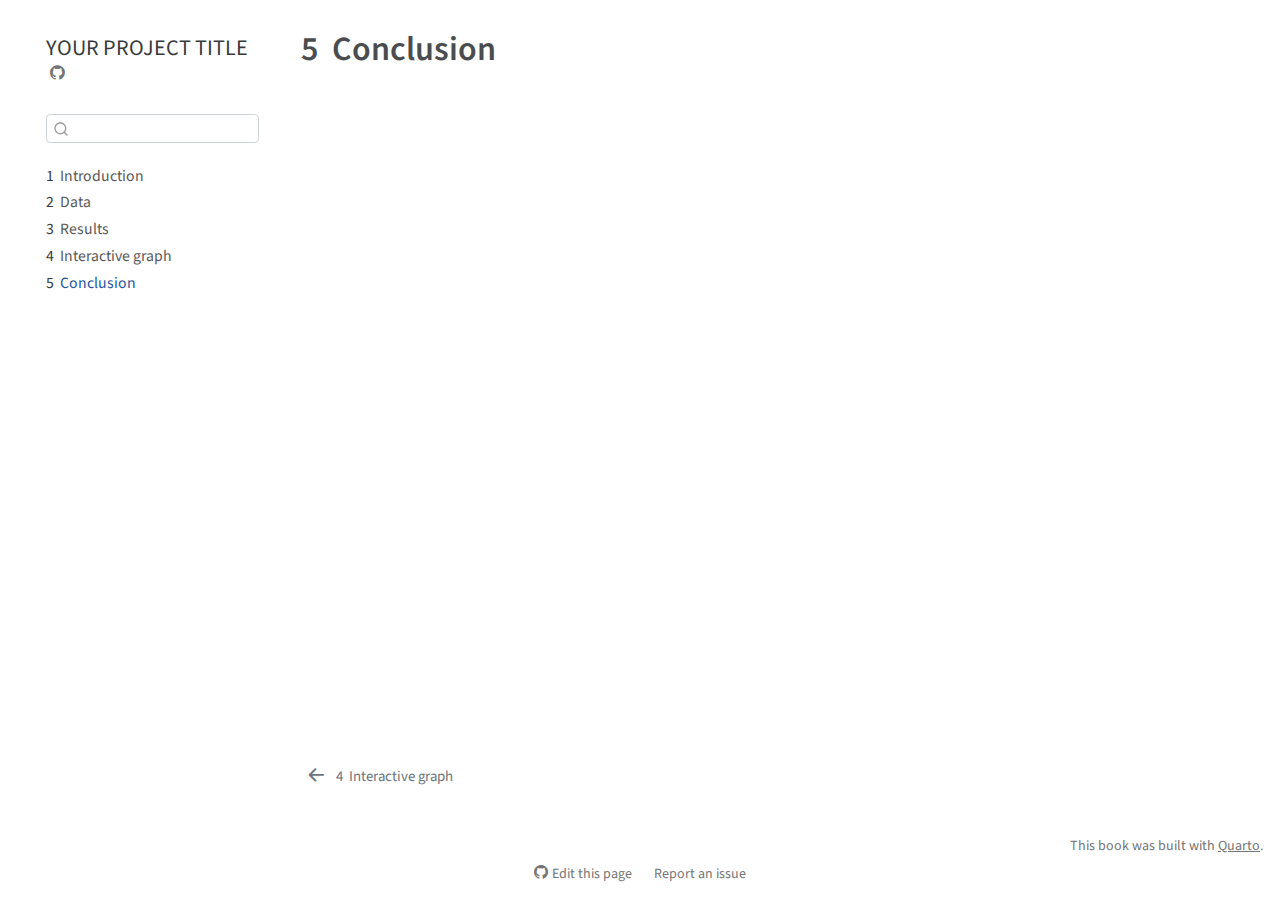
==== docs/conclusion.html @ 2d419391 "Initial commit" ====
<!DOCTYPE html>
<html xmlns="http://www.w3.org/1999/xhtml" lang="en" xml:lang="en"><head>

<meta charset="utf-8">
<meta name="generator" content="quarto-1.3.433">

<meta name="viewport" content="width=device-width, initial-scale=1.0, user-scalable=yes">


<title>YOUR PROJECT TITLE - 5&nbsp; Conclusion</title>
<style>
code{white-space: pre-wrap;}
span.smallcaps{font-variant: small-caps;}
div.columns{display: flex; gap: min(4vw, 1.5em);}
div.column{flex: auto; overflow-x: auto;}
div.hanging-indent{margin-left: 1.5em; text-indent: -1.5em;}
ul.task-list{list-style: none;}
ul.task-list li input[type="checkbox"] {
  width: 0.8em;
  margin: 0 0.8em 0.2em -1em; /* quarto-specific, see https://github.com/quarto-dev/quarto-cli/issues/4556 */ 
  vertical-align: middle;
}
</style>


<script src="site_libs/quarto-nav/quarto-nav.js"></script>
<script src="site_libs/quarto-nav/headroom.min.js"></script>
<script src="site_libs/clipboard/clipboard.min.js"></script>
<script src="site_libs/quarto-search/autocomplete.umd.js"></script>
<script src="site_libs/quarto-search/fuse.min.js"></script>
<script src="site_libs/quarto-search/quarto-search.js"></script>
<meta name="quarto:offset" content="./">
<link href="./d3graph.html" rel="prev">
<script src="site_libs/quarto-html/quarto.js"></script>
<script src="site_libs/quarto-html/popper.min.js"></script>
<script src="site_libs/quarto-html/tippy.umd.min.js"></script>
<script src="site_libs/quarto-html/anchor.min.js"></script>
<link href="site_libs/quarto-html/tippy.css" rel="stylesheet">
<link href="site_libs/quarto-html/quarto-syntax-highlighting.css" rel="stylesheet" id="quarto-text-highlighting-styles">
<script src="site_libs/bootstrap/bootstrap.min.js"></script>
<link href="site_libs/bootstrap/bootstrap-icons.css" rel="stylesheet">
<link href="site_libs/bootstrap/bootstrap.min.css" rel="stylesheet" id="quarto-bootstrap" data-mode="light">
<script id="quarto-search-options" type="application/json">{
  "location": "sidebar",
  "copy-button": false,
  "collapse-after": 3,
  "panel-placement": "start",
  "type": "textbox",
  "limit": 20,
  "language": {
    "search-no-results-text": "No results",
    "search-matching-documents-text": "matching documents",
    "search-copy-link-title": "Copy link to search",
    "search-hide-matches-text": "Hide additional matches",
    "search-more-match-text": "more match in this document",
    "search-more-matches-text": "more matches in this document",
    "search-clear-button-title": "Clear",
    "search-detached-cancel-button-title": "Cancel",
    "search-submit-button-title": "Submit",
    "search-label": "Search"
  }
}</script>


</head>

<body class="nav-sidebar floating">

<div id="quarto-search-results"></div>
  <header id="quarto-header" class="headroom fixed-top">
  <nav class="quarto-secondary-nav">
    <div class="container-fluid d-flex">
      <button type="button" class="quarto-btn-toggle btn" data-bs-toggle="collapse" data-bs-target="#quarto-sidebar,#quarto-sidebar-glass" aria-controls="quarto-sidebar" aria-expanded="false" aria-label="Toggle sidebar navigation" onclick="if (window.quartoToggleHeadroom) { window.quartoToggleHeadroom(); }">
        <i class="bi bi-layout-text-sidebar-reverse"></i>
      </button>
      <nav class="quarto-page-breadcrumbs" aria-label="breadcrumb"><ol class="breadcrumb"><li class="breadcrumb-item"><a href="./conclusion.html"><span class="chapter-number">5</span>&nbsp; <span class="chapter-title">Conclusion</span></a></li></ol></nav>
      <a class="flex-grow-1" role="button" data-bs-toggle="collapse" data-bs-target="#quarto-sidebar,#quarto-sidebar-glass" aria-controls="quarto-sidebar" aria-expanded="false" aria-label="Toggle sidebar navigation" onclick="if (window.quartoToggleHeadroom) { window.quartoToggleHeadroom(); }">      
      </a>
      <button type="button" class="btn quarto-search-button" aria-label="" onclick="window.quartoOpenSearch();">
        <i class="bi bi-search"></i>
      </button>
    </div>
  </nav>
</header>
<!-- content -->
<div id="quarto-content" class="quarto-container page-columns page-rows-contents page-layout-article">
<!-- sidebar -->
  <nav id="quarto-sidebar" class="sidebar collapse collapse-horizontal sidebar-navigation floating overflow-auto">
    <div class="pt-lg-2 mt-2 text-left sidebar-header">
    <div class="sidebar-title mb-0 py-0">
      <a href="./">YOUR PROJECT TITLE</a> 
        <div class="sidebar-tools-main">
    <a href="https://github.com/YOUR_GITHUB_ACCOUNT/REPO_NAME" rel="" title="Source Code" class="quarto-navigation-tool px-1" aria-label="Source Code"><i class="bi bi-github"></i></a>
</div>
    </div>
      </div>
        <div class="mt-2 flex-shrink-0 align-items-center">
        <div class="sidebar-search">
        <div id="quarto-search" class="" title="Search"></div>
        </div>
        </div>
    <div class="sidebar-menu-container"> 
    <ul class="list-unstyled mt-1">
        <li class="sidebar-item">
  <div class="sidebar-item-container"> 
  <a href="./index.html" class="sidebar-item-text sidebar-link">
 <span class="menu-text"><span class="chapter-number">1</span>&nbsp; <span class="chapter-title">Introduction</span></span></a>
  </div>
</li>
        <li class="sidebar-item">
  <div class="sidebar-item-container"> 
  <a href="./data.html" class="sidebar-item-text sidebar-link">
 <span class="menu-text"><span class="chapter-number">2</span>&nbsp; <span class="chapter-title">Data</span></span></a>
  </div>
</li>
        <li class="sidebar-item">
  <div class="sidebar-item-container"> 
  <a href="./results.html" class="sidebar-item-text sidebar-link">
 <span class="menu-text"><span class="chapter-number">3</span>&nbsp; <span class="chapter-title">Results</span></span></a>
  </div>
</li>
        <li class="sidebar-item">
  <div class="sidebar-item-container"> 
  <a href="./d3graph.html" class="sidebar-item-text sidebar-link">
 <span class="menu-text"><span class="chapter-number">4</span>&nbsp; <span class="chapter-title">Interactive graph</span></span></a>
  </div>
</li>
        <li class="sidebar-item">
  <div class="sidebar-item-container"> 
  <a href="./conclusion.html" class="sidebar-item-text sidebar-link active">
 <span class="menu-text"><span class="chapter-number">5</span>&nbsp; <span class="chapter-title">Conclusion</span></span></a>
  </div>
</li>
    </ul>
    </div>
</nav>
<div id="quarto-sidebar-glass" data-bs-toggle="collapse" data-bs-target="#quarto-sidebar,#quarto-sidebar-glass"></div>
<!-- margin-sidebar -->
    <div id="quarto-margin-sidebar" class="sidebar margin-sidebar">
        
    </div>
<!-- main -->
<main class="content" id="quarto-document-content">

<header id="title-block-header" class="quarto-title-block default">
<div class="quarto-title">
<h1 class="title"><span class="chapter-number">5</span>&nbsp; <span class="chapter-title">Conclusion</span></h1>
</div>



<div class="quarto-title-meta">

    
  
    
  </div>
  

</header>




</main> <!-- /main -->
<script id="quarto-html-after-body" type="application/javascript">
window.document.addEventListener("DOMContentLoaded", function (event) {
  const toggleBodyColorMode = (bsSheetEl) => {
    const mode = bsSheetEl.getAttribute("data-mode");
    const bodyEl = window.document.querySelector("body");
    if (mode === "dark") {
      bodyEl.classList.add("quarto-dark");
      bodyEl.classList.remove("quarto-light");
    } else {
      bodyEl.classList.add("quarto-light");
      bodyEl.classList.remove("quarto-dark");
    }
  }
  const toggleBodyColorPrimary = () => {
    const bsSheetEl = window.document.querySelector("link#quarto-bootstrap");
    if (bsSheetEl) {
      toggleBodyColorMode(bsSheetEl);
    }
  }
  toggleBodyColorPrimary();  
  const icon = "";
  const anchorJS = new window.AnchorJS();
  anchorJS.options = {
    placement: 'right',
    icon: icon
  };
  anchorJS.add('.anchored');
  const isCodeAnnotation = (el) => {
    for (const clz of el.classList) {
      if (clz.startsWith('code-annotation-')) {                     
        return true;
      }
    }
    return false;
  }
  const clipboard = new window.ClipboardJS('.code-copy-button', {
    text: function(trigger) {
      const codeEl = trigger.previousElementSibling.cloneNode(true);
      for (const childEl of codeEl.children) {
        if (isCodeAnnotation(childEl)) {
          childEl.remove();
        }
      }
      return codeEl.innerText;
    }
  });
  clipboard.on('success', function(e) {
    // button target
    const button = e.trigger;
    // don't keep focus
    button.blur();
    // flash "checked"
    button.classList.add('code-copy-button-checked');
    var currentTitle = button.getAttribute("title");
    button.setAttribute("title", "Copied!");
    let tooltip;
    if (window.bootstrap) {
      button.setAttribute("data-bs-toggle", "tooltip");
      button.setAttribute("data-bs-placement", "left");
      button.setAttribute("data-bs-title", "Copied!");
      tooltip = new bootstrap.Tooltip(button, 
        { trigger: "manual", 
          customClass: "code-copy-button-tooltip",
          offset: [0, -8]});
      tooltip.show();    
    }
    setTimeout(function() {
      if (tooltip) {
        tooltip.hide();
        button.removeAttribute("data-bs-title");
        button.removeAttribute("data-bs-toggle");
        button.removeAttribute("data-bs-placement");
      }
      button.setAttribute("title", currentTitle);
      button.classList.remove('code-copy-button-checked');
    }, 1000);
    // clear code selection
    e.clearSelection();
  });
  function tippyHover(el, contentFn) {
    const config = {
      allowHTML: true,
      content: contentFn,
      maxWidth: 500,
      delay: 100,
      arrow: false,
      appendTo: function(el) {
          return el.parentElement;
      },
      interactive: true,
      interactiveBorder: 10,
      theme: 'quarto',
      placement: 'bottom-start'
    };
    window.tippy(el, config); 
  }
  const noterefs = window.document.querySelectorAll('a[role="doc-noteref"]');
  for (var i=0; i<noterefs.length; i++) {
    const ref = noterefs[i];
    tippyHover(ref, function() {
      // use id or data attribute instead here
      let href = ref.getAttribute('data-footnote-href') || ref.getAttribute('href');
      try { href = new URL(href).hash; } catch {}
      const id = href.replace(/^#\/?/, "");
      const note = window.document.getElementById(id);
      return note.innerHTML;
    });
  }
      let selectedAnnoteEl;
      const selectorForAnnotation = ( cell, annotation) => {
        let cellAttr = 'data-code-cell="' + cell + '"';
        let lineAttr = 'data-code-annotation="' +  annotation + '"';
        const selector = 'span[' + cellAttr + '][' + lineAttr + ']';
        return selector;
      }
      const selectCodeLines = (annoteEl) => {
        const doc = window.document;
        const targetCell = annoteEl.getAttribute("data-target-cell");
        const targetAnnotation = annoteEl.getAttribute("data-target-annotation");
        const annoteSpan = window.document.querySelector(selectorForAnnotation(targetCell, targetAnnotation));
        const lines = annoteSpan.getAttribute("data-code-lines").split(",");
        const lineIds = lines.map((line) => {
          return targetCell + "-" + line;
        })
        let top = null;
        let height = null;
        let parent = null;
        if (lineIds.length > 0) {
            //compute the position of the single el (top and bottom and make a div)
            const el = window.document.getElementById(lineIds[0]);
            top = el.offsetTop;
            height = el.offsetHeight;
            parent = el.parentElement.parentElement;
          if (lineIds.length > 1) {
            const lastEl = window.document.getElementById(lineIds[lineIds.length - 1]);
            const bottom = lastEl.offsetTop + lastEl.offsetHeight;
            height = bottom - top;
          }
          if (top !== null && height !== null && parent !== null) {
            // cook up a div (if necessary) and position it 
            let div = window.document.getElementById("code-annotation-line-highlight");
            if (div === null) {
              div = window.document.createElement("div");
              div.setAttribute("id", "code-annotation-line-highlight");
              div.style.position = 'absolute';
              parent.appendChild(div);
            }
            div.style.top = top - 2 + "px";
            div.style.height = height + 4 + "px";
            let gutterDiv = window.document.getElementById("code-annotation-line-highlight-gutter");
            if (gutterDiv === null) {
              gutterDiv = window.document.createElement("div");
              gutterDiv.setAttribute("id", "code-annotation-line-highlight-gutter");
              gutterDiv.style.position = 'absolute';
              const codeCell = window.document.getElementById(targetCell);
              const gutter = codeCell.querySelector('.code-annotation-gutter');
              gutter.appendChild(gutterDiv);
            }
            gutterDiv.style.top = top - 2 + "px";
            gutterDiv.style.height = height + 4 + "px";
          }
          selectedAnnoteEl = annoteEl;
        }
      };
      const unselectCodeLines = () => {
        const elementsIds = ["code-annotation-line-highlight", "code-annotation-line-highlight-gutter"];
        elementsIds.forEach((elId) => {
          const div = window.document.getElementById(elId);
          if (div) {
            div.remove();
          }
        });
        selectedAnnoteEl = undefined;
      };
      // Attach click handler to the DT
      const annoteDls = window.document.querySelectorAll('dt[data-target-cell]');
      for (const annoteDlNode of annoteDls) {
        annoteDlNode.addEventListener('click', (event) => {
          const clickedEl = event.target;
          if (clickedEl !== selectedAnnoteEl) {
            unselectCodeLines();
            const activeEl = window.document.querySelector('dt[data-target-cell].code-annotation-active');
            if (activeEl) {
              activeEl.classList.remove('code-annotation-active');
            }
            selectCodeLines(clickedEl);
            clickedEl.classList.add('code-annotation-active');
          } else {
            // Unselect the line
            unselectCodeLines();
            clickedEl.classList.remove('code-annotation-active');
          }
        });
      }
  const findCites = (el) => {
    const parentEl = el.parentElement;
    if (parentEl) {
      const cites = parentEl.dataset.cites;
      if (cites) {
        return {
          el,
          cites: cites.split(' ')
        };
      } else {
        return findCites(el.parentElement)
      }
    } else {
      return undefined;
    }
  };
  var bibliorefs = window.document.querySelectorAll('a[role="doc-biblioref"]');
  for (var i=0; i<bibliorefs.length; i++) {
    const ref = bibliorefs[i];
    const citeInfo = findCites(ref);
    if (citeInfo) {
      tippyHover(citeInfo.el, function() {
        var popup = window.document.createElement('div');
        citeInfo.cites.forEach(function(cite) {
          var citeDiv = window.document.createElement('div');
          citeDiv.classList.add('hanging-indent');
          citeDiv.classList.add('csl-entry');
          var biblioDiv = window.document.getElementById('ref-' + cite);
          if (biblioDiv) {
            citeDiv.innerHTML = biblioDiv.innerHTML;
          }
          popup.appendChild(citeDiv);
        });
        return popup.innerHTML;
      });
    }
  }
});
</script>
<nav class="page-navigation">
  <div class="nav-page nav-page-previous">
      <a href="./d3graph.html" class="pagination-link">
        <i class="bi bi-arrow-left-short"></i> <span class="nav-page-text"><span class="chapter-number">4</span>&nbsp; <span class="chapter-title">Interactive graph</span></span>
      </a>          
  </div>
  <div class="nav-page nav-page-next">
  </div>
</nav>
</div> <!-- /content -->
<footer class="footer">
  <div class="nav-footer">
    <div class="nav-footer-left">
      &nbsp;
    </div>   
    <div class="nav-footer-center">
      &nbsp;
    <div class="toc-actions"><div><i class="bi bi-github"></i></div><div class="action-links"><p><a href="https://github.com/YOUR_GITHUB_ACCOUNT/REPO_NAME/edit/main/conclusion.qmd" class="toc-action">Edit this page</a></p><p><a href="https://github.com/YOUR_GITHUB_ACCOUNT/REPO_NAME/issues/new" class="toc-action">Report an issue</a></p></div></div></div>
    <div class="nav-footer-right">This book was built with <a href="https://quarto.org/">Quarto</a>.</div>
  </div>
</footer>



</body></html>
---- docs/site_libs/quarto-html/tippy.css ----
.tippy-box[data-animation=fade][data-state=hidden]{opacity:0}[data-tippy-root]{max-width:calc(100vw - 10px)}.tippy-box{position:relative;background-color:#333;color:#fff;border-radius:4px;font-size:14px;line-height:1.4;white-space:normal;outline:0;transition-property:transform,visibility,opacity}.tippy-box[data-placement^=top]>.tippy-arrow{bottom:0}.tippy-box[data-placement^=top]>.tippy-arrow:before{bottom:-7px;left:0;border-width:8px 8px 0;border-top-color:initial;transform-origin:center top}.tippy-box[data-placement^=bottom]>.tippy-arrow{top:0}.tippy-box[data-placement^=bottom]>.tippy-arrow:before{top:-7px;left:0;border-width:0 8px 8px;border-bottom-color:initial;transform-origin:center bottom}.tippy-box[data-placement^=left]>.tippy-arrow{right:0}.tippy-box[data-placement^=left]>.tippy-arrow:before{border-width:8px 0 8px 8px;border-left-color:initial;right:-7px;transform-origin:center left}.tippy-box[data-placement^=right]>.tippy-arrow{left:0}.tippy-box[data-placement^=right]>.tippy-arrow:before{left:-7px;border-width:8px 8px 8px 0;border-right-color:initial;transform-origin:center right}.tippy-box[data-inertia][data-state=visible]{transition-timing-function:cubic-bezier(.54,1.5,.38,1.11)}.tippy-arrow{width:16px;height:16px;color:#333}.tippy-arrow:before{content:"";position:absolute;border-color:transparent;border-style:solid}.tippy-content{position:relative;padding:5px 9px;z-index:1}
---- docs/site_libs/quarto-html/quarto-syntax-highlighting.css ----
/* quarto syntax highlight colors */
:root {
  --quarto-hl-ot-color: #003B4F;
  --quarto-hl-at-color: #657422;
  --quarto-hl-ss-color: #20794D;
  --quarto-hl-an-color: #5E5E5E;
  --quarto-hl-fu-color: #4758AB;
  --quarto-hl-st-color: #20794D;
  --quarto-hl-cf-color: #003B4F;
  --quarto-hl-op-color: #5E5E5E;
  --quarto-hl-er-color: #AD0000;
  --quarto-hl-bn-color: #AD0000;
  --quarto-hl-al-color: #AD0000;
  --quarto-hl-va-color: #111111;
  --quarto-hl-bu-color: inherit;
  --quarto-hl-ex-color: inherit;
  --quarto-hl-pp-color: #AD0000;
  --quarto-hl-in-color: #5E5E5E;
  --quarto-hl-vs-color: #20794D;
  --quarto-hl-wa-color: #5E5E5E;
  --quarto-hl-do-color: #5E5E5E;
  --quarto-hl-im-color: #00769E;
  --quarto-hl-ch-color: #20794D;
  --quarto-hl-dt-color: #AD0000;
  --quarto-hl-fl-color: #AD0000;
  --quarto-hl-co-color: #5E5E5E;
  --quarto-hl-cv-color: #5E5E5E;
  --quarto-hl-cn-color: #8f5902;
  --quarto-hl-sc-color: #5E5E5E;
  --quarto-hl-dv-color: #AD0000;
  --quarto-hl-kw-color: #003B4F;
}

/* other quarto variables */
:root {
  --quarto-font-monospace: SFMono-Regular, Menlo, Monaco, Consolas, "Liberation Mono", "Courier New", monospace;
}

pre > code.sourceCode > span {
  color: #003B4F;
}

code span {
  color: #003B4F;
}

code.sourceCode > span {
  color: #003B4F;
}

div.sourceCode,
div.sourceCode pre.sourceCode {
  color: #003B4F;
}

code span.ot {
  color: #003B4F;
  font-style: inherit;
}

code span.at {
  color: #657422;
  font-style: inherit;
}

code span.ss {
  color: #20794D;
  font-style: inherit;
}

code span.an {
  color: #5E5E5E;
  font-style: inherit;
}

code span.fu {
  color: #4758AB;
  font-style: inherit;
}

code span.st {
  color: #20794D;
  font-style: inherit;
}

code span.cf {
  color: #003B4F;
  font-style: inherit;
}

code span.op {
  color: #5E5E5E;
  font-style: inherit;
}

code span.er {
  color: #AD0000;
  font-style: inherit;
}

code span.bn {
  color: #AD0000;
  font-style: inherit;
}

code span.al {
  color: #AD0000;
  font-style: inherit;
}

code span.va {
  color: #111111;
  font-style: inherit;
}

code span.bu {
  font-style: inherit;
}

code span.ex {
  font-style: inherit;
}

code span.pp {
  color: #AD0000;
  font-style: inherit;
}

code span.in {
  color: #5E5E5E;
  font-style: inherit;
}

code span.vs {
  color: #20794D;
  font-style: inherit;
}

code span.wa {
  color: #5E5E5E;
  font-style: italic;
}

code span.do {
  color: #5E5E5E;
  font-style: italic;
}

code span.im {
  color: #00769E;
  font-style: inherit;
}

code span.ch {
  color: #20794D;
  font-style: inherit;
}

code span.dt {
  color: #AD0000;
  font-style: inherit;
}

code span.fl {
  color: #AD0000;
  font-style: inherit;
}

code span.co {
  color: #5E5E5E;
  font-style: inherit;
}

code span.cv {
  color: #5E5E5E;
  font-style: italic;
}

code span.cn {
  color: #8f5902;
  font-style: inherit;
}

code span.sc {
  color: #5E5E5E;
  font-style: inherit;
}

code span.dv {
  color: #AD0000;
  font-style: inherit;
}

code span.kw {
  color: #003B4F;
  font-style: inherit;
}

.prevent-inlining {
  content: "</";
}

/*# sourceMappingURL=debc5d5d77c3f9108843748ff7464032.css.map */
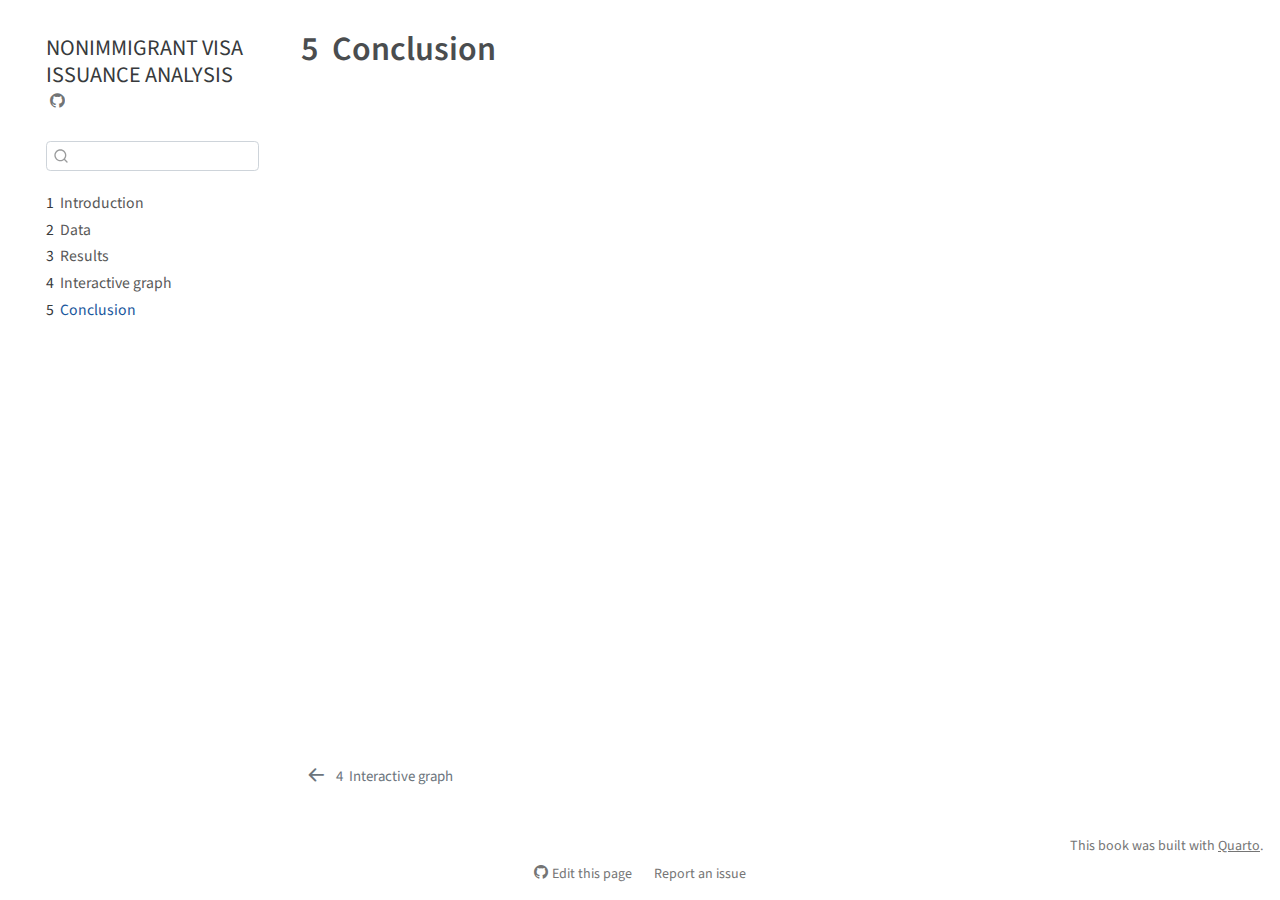
==== commit fbdb6e46: "initial commit" ====
--- a/docs/conclusion.html
+++ b/docs/conclusion.html
@@ -7,7 +7,7 @@
 <meta name="viewport" content="width=device-width, initial-scale=1.0, user-scalable=yes">
 
 
-<title>YOUR PROJECT TITLE - 5&nbsp; Conclusion</title>
+<title>NONIMMIGRANT VISA ISSUANCE ANALYSIS - 5&nbsp; Conclusion</title>
 <style>
 code{white-space: pre-wrap;}
 span.smallcaps{font-variant: small-caps;}
@@ -88,9 +88,9 @@
   <nav id="quarto-sidebar" class="sidebar collapse collapse-horizontal sidebar-navigation floating overflow-auto">
     <div class="pt-lg-2 mt-2 text-left sidebar-header">
     <div class="sidebar-title mb-0 py-0">
-      <a href="./">YOUR PROJECT TITLE</a> 
+      <a href="./">NONIMMIGRANT VISA ISSUANCE ANALYSIS</a> 
         <div class="sidebar-tools-main">
-    <a href="https://github.com/YOUR_GITHUB_ACCOUNT/REPO_NAME" rel="" title="Source Code" class="quarto-navigation-tool px-1" aria-label="Source Code"><i class="bi bi-github"></i></a>
+    <a href="https://github.com/jagriti-hirwani/EDAV-finalproject-Fall2023" rel="" title="Source Code" class="quarto-navigation-tool px-1" aria-label="Source Code"><i class="bi bi-github"></i></a>
 </div>
     </div>
       </div>
@@ -413,7 +413,7 @@
     </div>   
     <div class="nav-footer-center">
       &nbsp;
-    <div class="toc-actions"><div><i class="bi bi-github"></i></div><div class="action-links"><p><a href="https://github.com/YOUR_GITHUB_ACCOUNT/REPO_NAME/edit/main/conclusion.qmd" class="toc-action">Edit this page</a></p><p><a href="https://github.com/YOUR_GITHUB_ACCOUNT/REPO_NAME/issues/new" class="toc-action">Report an issue</a></p></div></div></div>
+    <div class="toc-actions"><div><i class="bi bi-github"></i></div><div class="action-links"><p><a href="https://github.com/jagriti-hirwani/EDAV-finalproject-Fall2023/edit/main/conclusion.qmd" class="toc-action">Edit this page</a></p><p><a href="https://github.com/jagriti-hirwani/EDAV-finalproject-Fall2023/issues/new" class="toc-action">Report an issue</a></p></div></div></div>
     <div class="nav-footer-right">This book was built with <a href="https://quarto.org/">Quarto</a>.</div>
   </div>
 </footer>
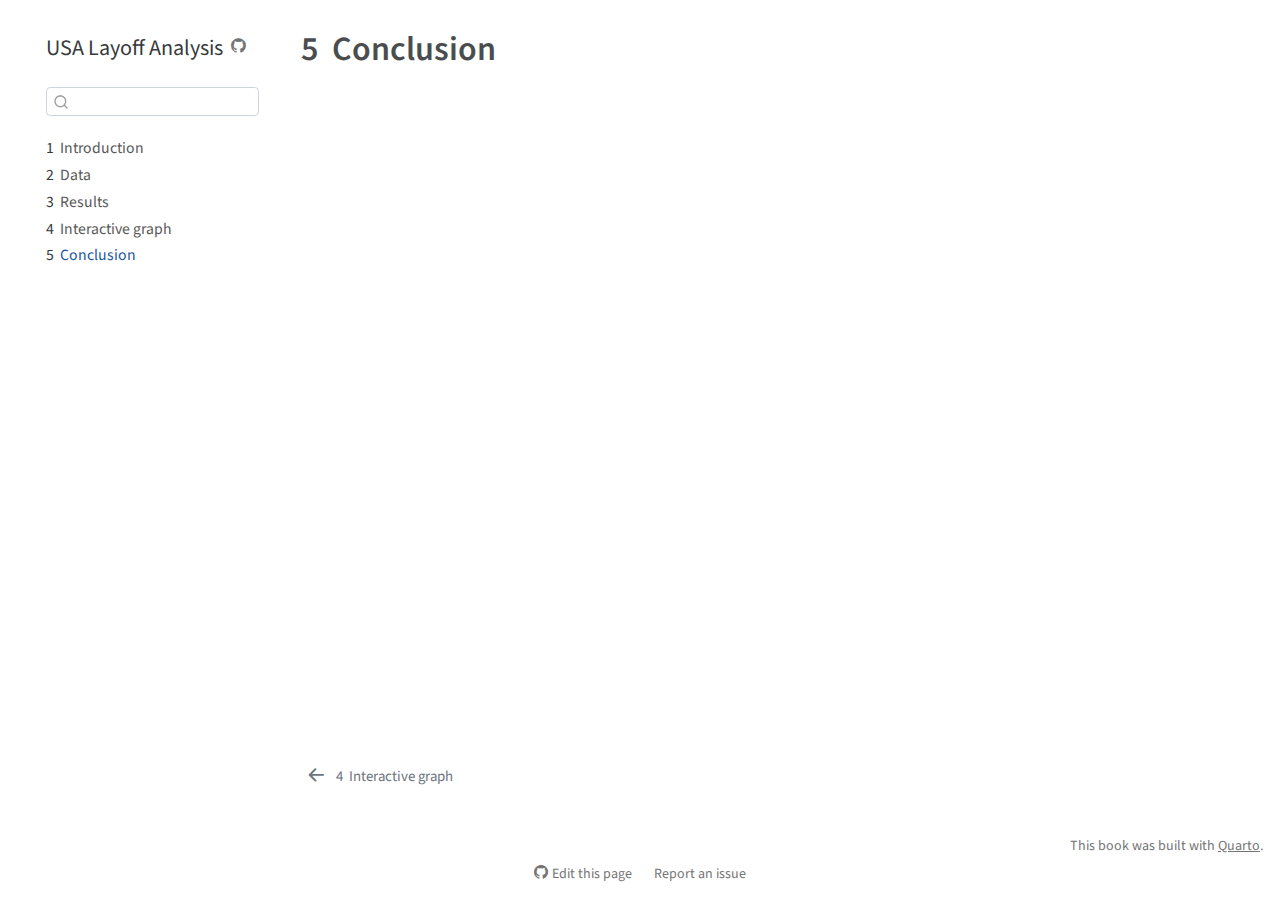
==== commit e6c2a3bf: "Updated formatting" ====
--- a/docs/conclusion.html
+++ b/docs/conclusion.html
@@ -7,7 +7,7 @@
 <meta name="viewport" content="width=device-width, initial-scale=1.0, user-scalable=yes">
 
 
-<title>NONIMMIGRANT VISA ISSUANCE ANALYSIS - 5&nbsp; Conclusion</title>
+<title>USA Layoff Analysis - 5&nbsp; Conclusion</title>
 <style>
 code{white-space: pre-wrap;}
 span.smallcaps{font-variant: small-caps;}
@@ -88,7 +88,7 @@
   <nav id="quarto-sidebar" class="sidebar collapse collapse-horizontal sidebar-navigation floating overflow-auto">
     <div class="pt-lg-2 mt-2 text-left sidebar-header">
     <div class="sidebar-title mb-0 py-0">
-      <a href="./">NONIMMIGRANT VISA ISSUANCE ANALYSIS</a> 
+      <a href="./">USA Layoff Analysis</a> 
         <div class="sidebar-tools-main">
     <a href="https://github.com/jagriti-hirwani/EDAV-finalproject-Fall2023" rel="" title="Source Code" class="quarto-navigation-tool px-1" aria-label="Source Code"><i class="bi bi-github"></i></a>
 </div>
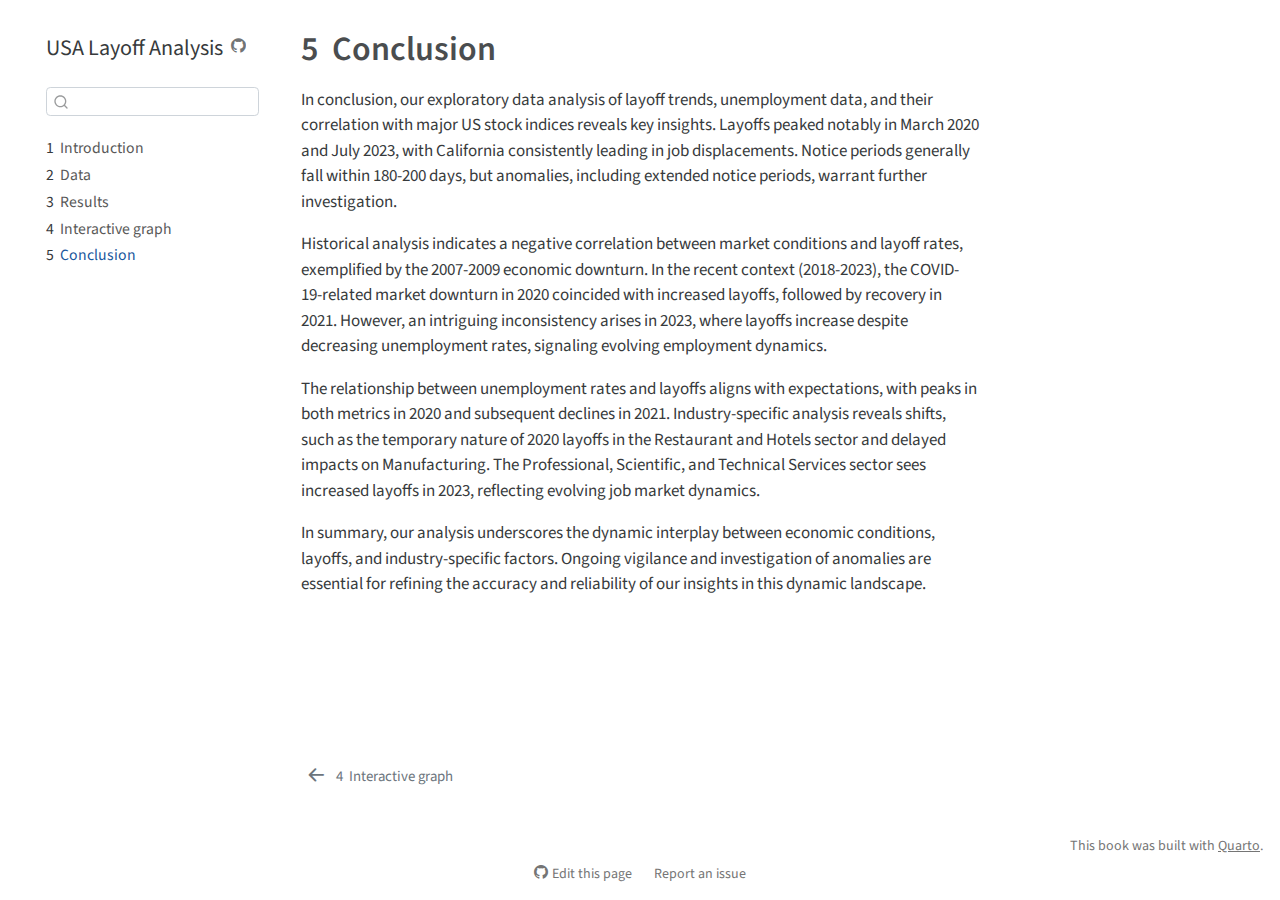
==== commit 61b863bd: "include inferences" ====
--- a/docs/conclusion.html
+++ b/docs/conclusion.html
@@ -2,7 +2,7 @@
 <html xmlns="http://www.w3.org/1999/xhtml" lang="en" xml:lang="en"><head>
 
 <meta charset="utf-8">
-<meta name="generator" content="quarto-1.3.433">
+<meta name="generator" content="quarto-1.3.450">
 
 <meta name="viewport" content="width=device-width, initial-scale=1.0, user-scalable=yes">
 
@@ -159,6 +159,10 @@
 
 </header>
 
+<p>In conclusion, our exploratory data analysis of layoff trends, unemployment data, and their correlation with major US stock indices reveals key insights. Layoffs peaked notably in March 2020 and July 2023, with California consistently leading in job displacements. Notice periods generally fall within 180-200 days, but anomalies, including extended notice periods, warrant further investigation.</p>
+<p>Historical analysis indicates a negative correlation between market conditions and layoff rates, exemplified by the 2007-2009 economic downturn. In the recent context (2018-2023), the COVID-19-related market downturn in 2020 coincided with increased layoffs, followed by recovery in 2021. However, an intriguing inconsistency arises in 2023, where layoffs increase despite decreasing unemployment rates, signaling evolving employment dynamics.</p>
+<p>The relationship between unemployment rates and layoffs aligns with expectations, with peaks in both metrics in 2020 and subsequent declines in 2021. Industry-specific analysis reveals shifts, such as the temporary nature of 2020 layoffs in the Restaurant and Hotels sector and delayed impacts on Manufacturing. The Professional, Scientific, and Technical Services sector sees increased layoffs in 2023, reflecting evolving job market dynamics.</p>
+<p>In summary, our analysis underscores the dynamic interplay between economic conditions, layoffs, and industry-specific factors. Ongoing vigilance and investigation of anomalies are essential for refining the accuracy and reliability of our insights in this dynamic landscape.</p>
 
 
 
